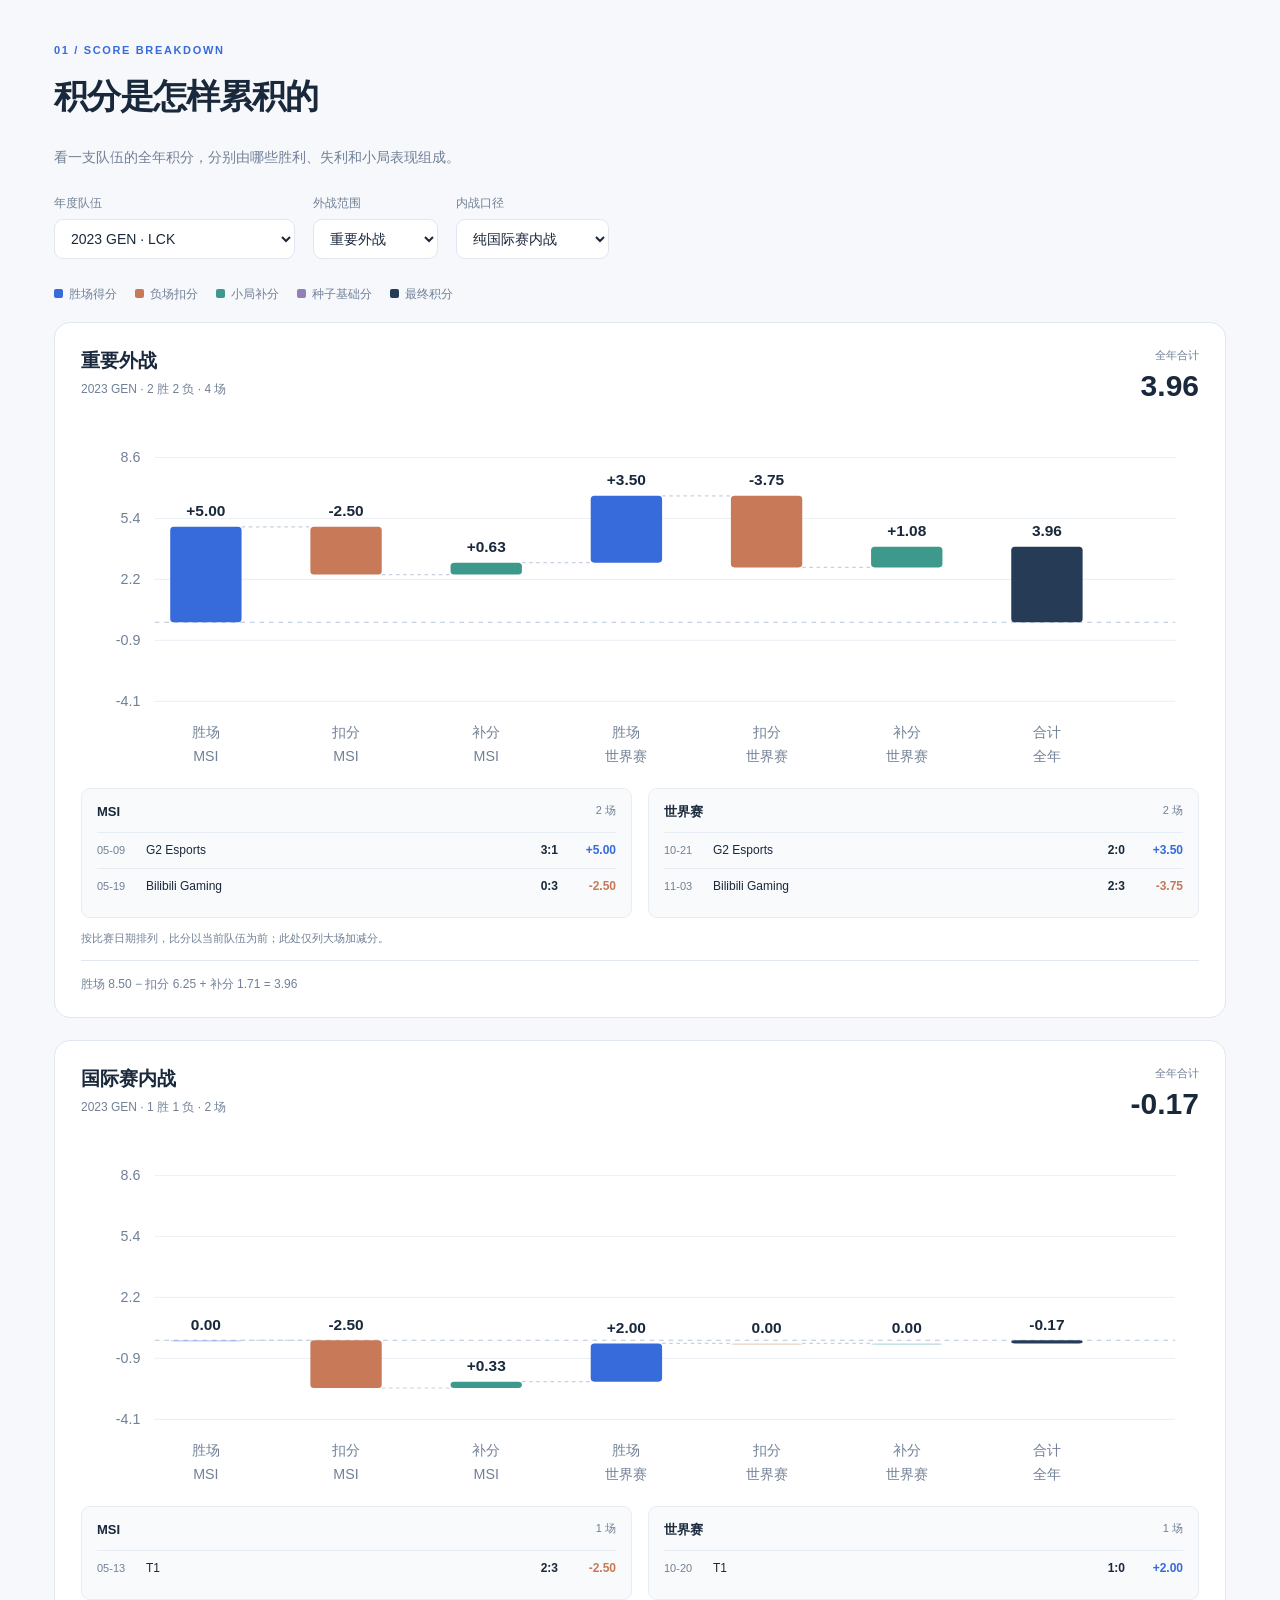
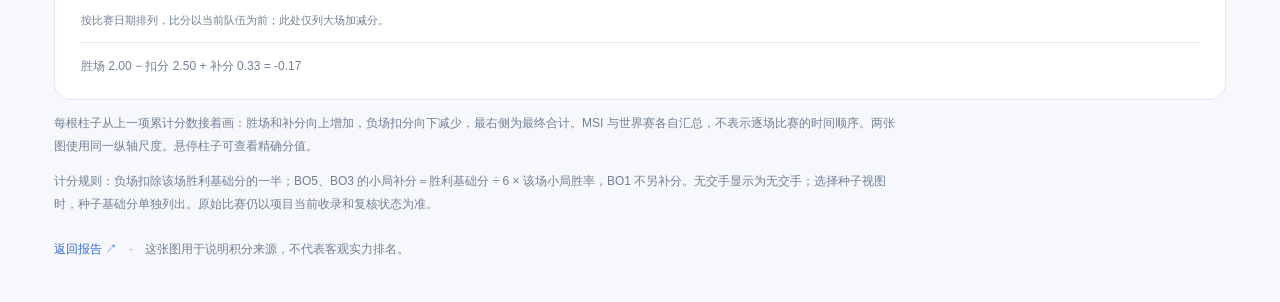
==== score-breakdown-preview.html @ 4f30690c "Publish international match explorer with team logos and compact guides" ====
<!doctype html><html lang="zh-CN"><meta charset="utf-8"><meta name="viewport" content="width=device-width,initial-scale=1"><title>积分构成</title><style>
[hidden]{display:none!important}:root{--ink:#19283b;--muted:#718096;--line:#e0e7ef;--blue:#376bdb;--loss:#c77958;--bonus:#3c998c}*{box-sizing:border-box}body{margin:0;background:#f6f8fb;color:var(--ink);font:14px/1.6 -apple-system,BlinkMacSystemFont,"PingFang SC",sans-serif}main{max-width:1240px;margin:auto;padding:42px 34px}header{display:flex;justify-content:space-between;align-items:center;gap:20px}.eyebrow{font-size:11px;letter-spacing:.15em;color:var(--blue);font-weight:700}h1{font-size:34px;letter-spacing:-1px;margin:9px 0}p{color:var(--muted)}a{color:var(--blue);text-decoration:none}.preview{font-size:12px;border:1px solid #d8e3f5;padding:5px 12px;border-radius:20px;color:var(--blue);white-space:nowrap}.controls{display:flex;flex-wrap:wrap;gap:18px;margin:26px 0}label{display:flex;flex-direction:column;gap:5px;font-size:12px;color:var(--muted)}select{font:inherit;font-size:14px;max-width:100%;border:1px solid var(--line);border-radius:9px;background:#fff;padding:10px 35px 10px 12px;color:var(--ink)}:focus-visible{outline:3px solid #a4bffa;outline-offset:3px}.legend{display:flex;gap:18px;flex-wrap:wrap;font-size:12px;color:var(--muted);margin:18px 0}.legend span:before{content:'';display:inline-block;width:9px;height:9px;margin-right:6px;border-radius:2px;background:var(--swatch)}.cards{display:grid;gap:22px}.card{min-width:0;border:1px solid var(--line);background:white;border-radius:16px;padding:23px 26px}.card-head{display:flex;justify-content:space-between;gap:20px;align-items:start}.card h2{font-size:19px;margin:0}.meta{font-size:12px;color:var(--muted);margin-top:4px}.total{text-align:right;line-height:1.2}.total small{font-size:11px;color:var(--muted)}.total strong{display:block;font-size:30px;font-weight:600;margin-top:5px}.chart svg{width:100%;display:block;font-family:inherit}.chart text{font-size:12px;fill:var(--muted)}.chart .value{font-size:13px;fill:var(--ink);font-weight:600}.formula{font-size:12px;padding-top:14px;border-top:1px solid var(--line);color:var(--muted)}.note{font-size:12px;max-width:850px;line-height:1.9}.empty{padding:55px 0;text-align:center;color:var(--muted)}footer{margin-top:25px;font-size:12px;color:var(--muted)}@media(max-width:600px){main{padding:23px 15px}h1{font-size:28px}.card{padding:18px 12px}.controls{gap:10px}.controls label:first-child{width:100%}.chart{overflow-x:auto}.chart svg{min-width:640px}.total strong{font-size:25px}header{align-items:start}.preview{font-size:10px;padding:4px 8px}}
.match-breakdown{display:grid;grid-template-columns:repeat(2,minmax(0,1fr));gap:16px;margin:4px 0 12px}.match-group{min-width:0;background:#f8fafc;border:1px solid #e7edf4;border-radius:9px;padding:13px 15px}.match-group h3{margin:0 0 9px;font-size:13px;font-weight:600;display:flex;justify-content:space-between;gap:8px}.match-group h3 span{color:var(--muted);font-size:11px;font-weight:400}.match-group ul{list-style:none;padding:0;margin:0}.match-group li{display:grid;grid-template-columns:40px minmax(0,1fr) 32px 49px;align-items:baseline;gap:9px;font-size:12px;padding:8px 0;border-top:1px solid #e7edf4}.match-date{color:var(--muted);font-size:11px}.match-opponent{overflow-wrap:anywhere}.match-group b,.match-group strong{font-variant-numeric:tabular-nums;white-space:nowrap;font-weight:600;text-align:right}.gain{color:var(--blue)}.loss{color:var(--loss)}.record-note{font-size:11px;color:var(--muted);margin:3px 0 12px}@media(max-width:700px){.match-breakdown{grid-template-columns:1fr;gap:10px}.match-group{padding:11px}.match-group li{grid-template-columns:34px minmax(0,1fr) 28px 44px;gap:6px}}
</style><main><header><div><div class="eyebrow">01 / SCORE BREAKDOWN</div><h1>积分是怎样累积的</h1></div></header><p>看一支队伍的全年积分，分别由哪些胜利、失利和小局表现组成。</p><div class="controls"><label>年度队伍<select id="team"></select></label><label>外战范围<select id="scope"><option value="external">重要外战</option><option value="all_external">全部外战</option></select></label><label>内战口径<select id="inner"><option value="match">纯国际赛内战</option><option value="seeded">含种子基础分</option></select></label></div><div class="legend"><span style="--swatch:var(--blue)">胜场得分</span><span style="--swatch:var(--loss)">负场扣分</span><span style="--swatch:var(--bonus)">小局补分</span><span style="--swatch:#9380b9">种子基础分</span><span style="--swatch:#263b56">最终积分</span></div><div class="cards" id="cards" aria-live="polite"></div><p class="note">每根柱子从上一项累计分数接着画：胜场和补分向上增加，负场扣分向下减少，最右侧为最终合计。MSI 与世界赛各自汇总，不表示逐场比赛的时间顺序。两张图使用同一纵轴尺度。悬停柱子可查看精确分值。</p><p class="note">计分规则：负场扣除该场胜利基础分的一半；BO5、BO3 的小局补分＝胜利基础分 ÷ 6 × 该场小局胜率，BO1 不另补分。无交手显示为无交手；选择种子视图时，种子基础分单独列出。原始比赛仍以项目当前收录和复核状态为准。</p><footer><a href="./">返回报告 ↗</a>　·　这张图用于说明积分来源，不代表客观实力排名。</footer></main><script src="data.js"></script><script>
const D=window.V6,$=id=>document.getElementById(id),fmt=n=>n.toFixed(2),esc=s=>String(s).replace(/[&<>"']/g,c=>({'&':'&amp;','<':'&lt;','>':'&gt;','"':'&quot;',"'":'&#39;'}[c]));
for(const s of [...D.samples].sort((a,b)=>b.year-a.year||a.region.localeCompare(b.region)||a.short.localeCompare(b.short)))$('team').add(new Option(`${s.year} ${s.short} · ${s.region}${s.status==='partial_year'?' · 未完年度':''}`,s.id));$('team').value='2023-LCK-GEN';
const params=new URLSearchParams(location.search);for(const id of ['team','scope','inner']){if([...$(id).options].some(o=>o.value===params.get(id)))$(id).value=params.get(id)}if(params.has('embed')){document.querySelector('header').hidden=true;document.querySelector('header+p').hidden=true;document.querySelector('.controls').hidden=true;document.querySelector('footer').hidden=true;}
function components(s,bucket,seed){const parts=[];for(const [event,name] of [['msi','MSI'],['worlds','世界赛']]){let win=0,loss=0,bonus=0,n=0;const wins=[],losses=[],bonuses=[];for(const id of bucket.ids){const r=D.matches[id];if(r.international_event!==event)continue;n++;const a=r.a===s.team,gw=a?r.games_a:r.games_b,gl=a?r.games_b:r.games_a,b=D.rules.event_points[event][r.format];const record={id,opponent:a?r.b:r.a,gw,gl};if(gw>gl){win+=b;wins.push(record)}else{loss-=b*D.rules.loss_fraction;losses.push(record)}if(r.format!=='BO1'){bonus+=b*D.rules.map_ratio*gw/(gw+gl);if(gw>0)bonuses.push(record)}}parts.push({name:'胜场',event:name,value:win,color:'#376bdb',n,records:wins},{name:'扣分',event:name,value:loss,color:'#c77958',n,records:losses},{name:'补分',event:name,value:bonus,color:'#3c998c',n,records:bonuses})}if(seed)parts.push({name:'种子基础分',event:'赛前基础',value:s.seed_base,color:'#9380b9'});return parts}
function matchBreakdown(parts){
  const groups=['MSI','世界赛'].map(event=>{
    const records=parts.filter(p=>p.event===event&&p.name!=='补分'&&p.records).flatMap(p=>p.records).sort((a,b)=>D.matches[a.id].date.localeCompare(D.matches[b.id].date)||String(a.id).localeCompare(String(b.id)));
    if(!records.length)return '';
    return `<section class="match-group"><h3>${event}<span>${records.length} 场</span></h3><ul>${records.map(r=>{
      const match=D.matches[r.id],base=D.rules.event_points[match.international_event][match.format],value=r.gw>r.gl?base:-base*D.rules.loss_fraction;
      return `<li data-match-id="${esc(r.id)}"><span class="match-date">${esc(match.date.slice(5))}</span><span class="match-opponent">${esc(r.opponent)}</span><b>${r.gw}:${r.gl}</b><strong class="${value>0?'gain':'loss'}">${value>0?'+':''}${fmt(value)}</strong></li>`;
    }).join('')}</ul></section>`;
  }).join('');
  return groups?`<div class="match-breakdown">${groups}</div><p class="record-note">按比赛日期排列，比分以当前队伍为前；此处仅列大场加减分。</p>`:'';
}
function render(){const s=D.samples.find(s=>s.id===$('team').value),seed=$('inner').value==='seeded';const specs=[{title:$('scope').value==='external'?'重要外战':'全部外战',bucket:s[$('scope').value],seed:false},{title:seed?'内战 · 含种子基础分':'国际赛内战',bucket:s.internal,seed}];let low=0,high=0;for(const q of specs){q.parts=components(s,q.bucket,q.seed);let sum=0;q.parts.forEach(p=>{p.start=sum;sum+=p.value;p.end=sum;low=Math.min(low,sum);high=Math.max(high,sum)});q.sum=sum;q.expected=q.seed?s.seeded_inner_score:q.bucket.score;if(q.expected!=null&&Math.abs(sum-q.expected)>1e-8)throw Error('积分构成与汇总不一致 '+s.id)}const span=Math.max(high-low,5);low-=span*.18;high+=span*.22;const y=v=>45+(high-v)/(high-low)*205;
$('cards').innerHTML=specs.map(q=>{const empty=!q.bucket.n&&!q.seed;const steps=[...q.parts,{name:'合计',event:'全年',start:0,end:q.sum,value:q.sum,color:'#263b56',total:true}];const gap=825/steps.length,w=Math.min(60,gap*.65);let svg=`<svg viewBox="0 0 940 320" role="img" aria-label="${esc(q.title)}积分构成"><title>${esc(s.year+' '+s.short+' '+q.title)}：${q.parts.map(p=>p.event+p.name+' '+fmt(p.value)).join('；')}；合计 ${fmt(q.sum)}</title>`;for(let i=0;i<5;i++){const v=low+(high-low)*i/4;svg+=`<line x1="62" x2="920" y1="${y(v)}" y2="${y(v)}" stroke="#edf1f6"/><text x="50" y="${y(v)+4}" text-anchor="end">${v.toFixed(1)}</text>`}svg+=`<line x1="62" x2="920" y1="${y(0)}" y2="${y(0)}" stroke="#b6c5da" stroke-dasharray="4 4"/>`;steps.forEach((p,i)=>{const x=75+i*gap,top=y(Math.max(p.start,p.end)),h=Math.max(1,Math.abs(y(p.start)-y(p.end)));if(i<steps.length-2)svg+=`<line x1="${x+w}" x2="${x+gap}" y1="${y(p.end)}" y2="${y(p.end)}" stroke="#c8d2de" stroke-dasharray="3 3"/>`;svg+=`<g><title>${p.event} ${p.name}：${fmt(p.value)}${p.n===0?'（无交手）':''}</title><rect x="${x}" y="${top}" width="${w}" height="${h}" rx="3" fill="${p.color}" opacity="${p.value===0?.35:1}"/><text class="value" x="${x+w/2}" y="${top-9}" text-anchor="middle">${p.value>0&&!p.total?'+':''}${fmt(p.value)}</text><text x="${x+w/2}" y="280" text-anchor="middle">${p.name}</text><text x="${x+w/2}" y="300" text-anchor="middle">${p.event}</text></g>`});svg+='</svg>';return `<article class="card"><div class="card-head"><div><h2>${q.title}</h2><div class="meta">${s.year} ${esc(s.short)} · ${q.bucket.n?`${q.bucket.w} 胜 ${q.bucket.l} 负 · ${q.bucket.n} 场`:'无交手'}${s.status==='partial_year'?' · 未完年度':''}</div></div><div class="total"><small>${q.seed?'含种子合计':'全年合计'}</small><strong>${empty?'—':fmt(q.sum)}</strong></div></div>${empty?'<div class="empty">本年度该范围内无交手，暂无比赛积分构成。</div>':`<div class="chart">${svg}</div>${matchBreakdown(q.parts)}<div class="formula">胜场 ${fmt(q.parts.filter(p=>p.name==='胜场').reduce((a,p)=>a+p.value,0))} − 扣分 ${fmt(-q.parts.filter(p=>p.name==='扣分').reduce((a,p)=>a+p.value,0))} + 补分 ${fmt(q.parts.filter(p=>p.name==='补分').reduce((a,p)=>a+p.value,0))}${q.seed?' + 种子 '+fmt(s.seed_base):''} = ${fmt(q.sum)}${!q.bucket.n?' · 无内战交手，合计仅来自种子基础分':''}</div>`}</article>`}).join('')}
for(const id of ['team','scope','inner'])$(id).addEventListener('change',render);render();window.breakdownPreview={components,render};
</script></html>
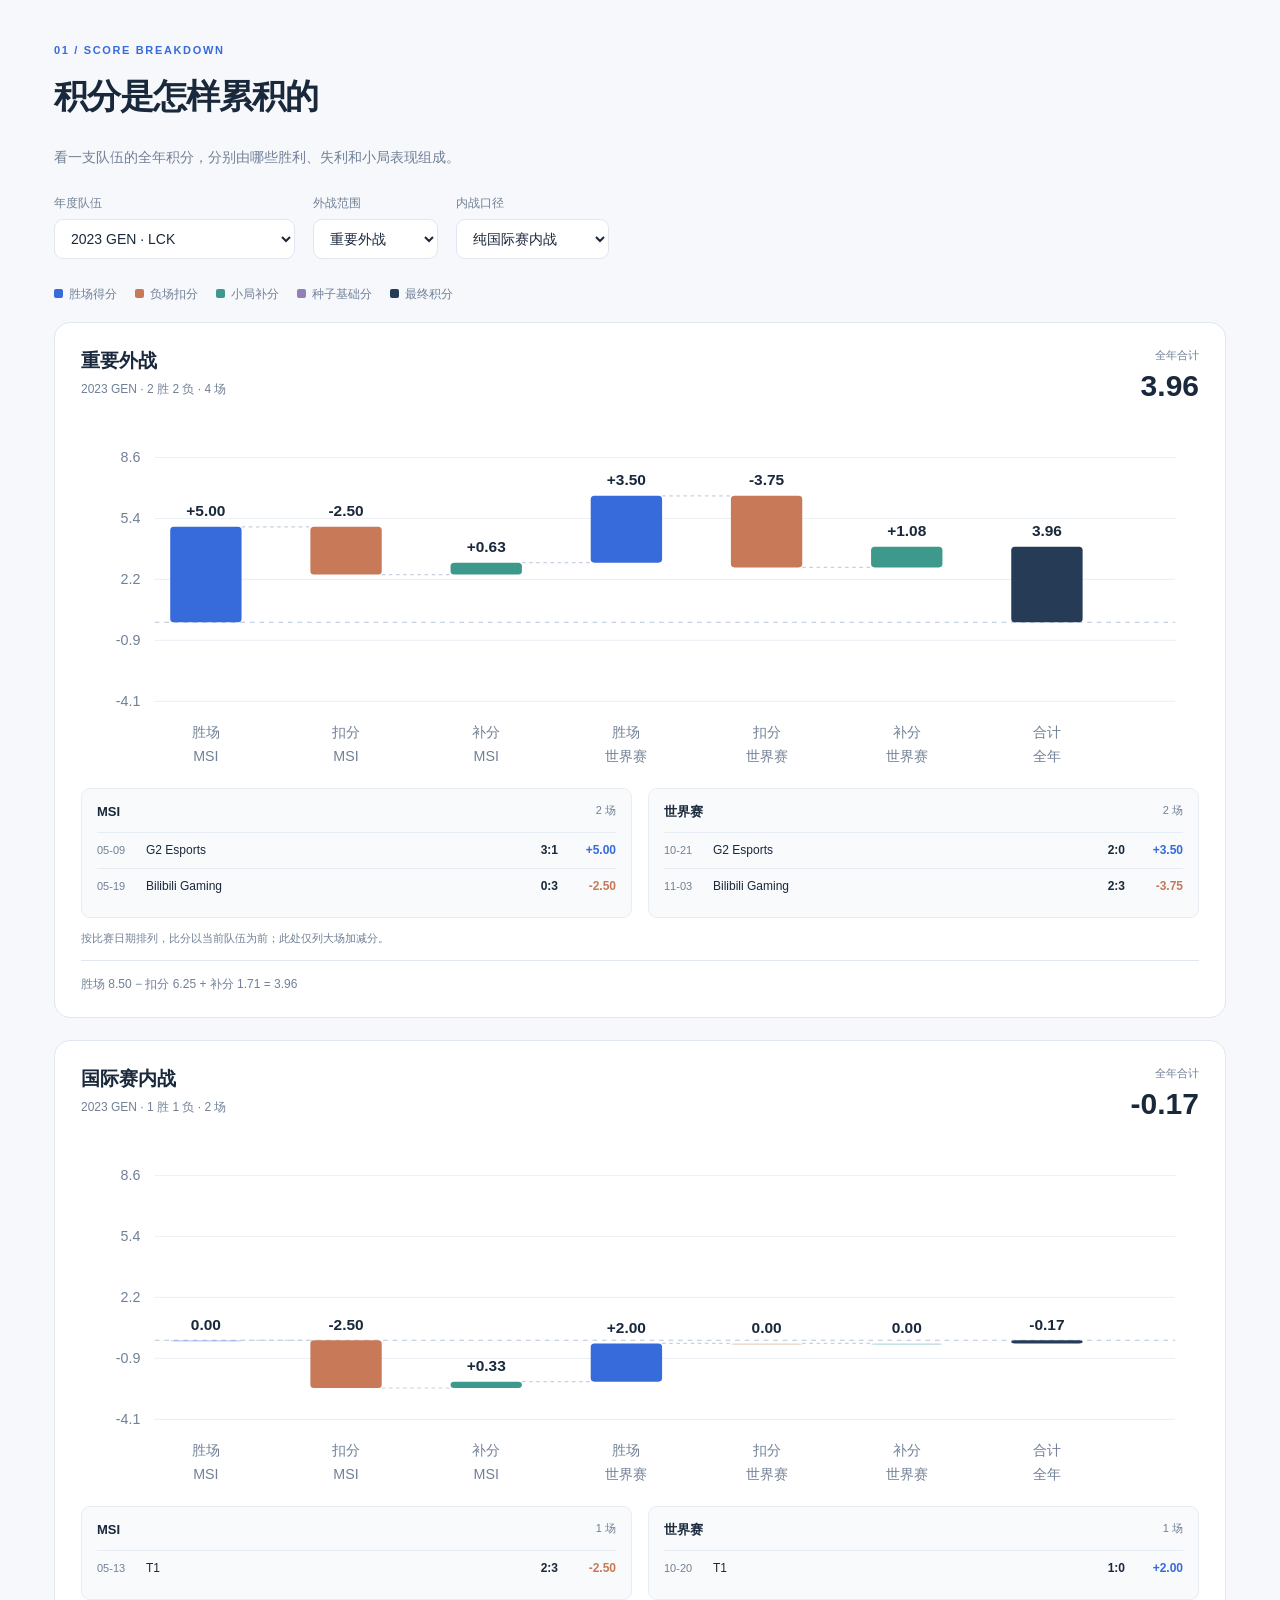
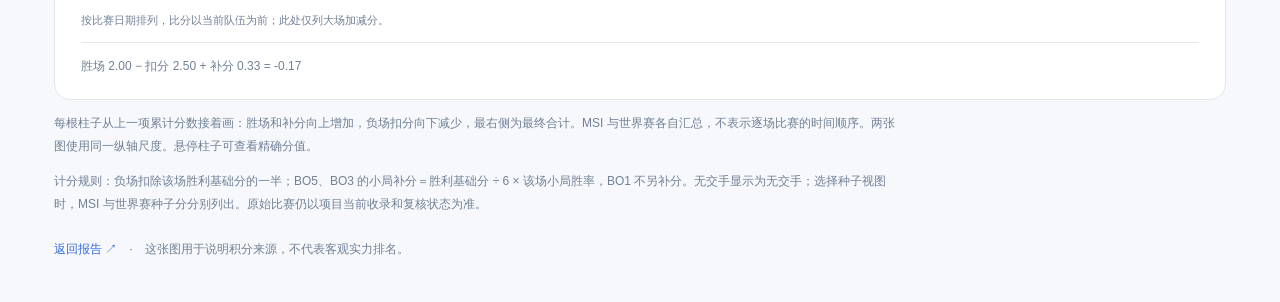
==== commit 09775d2e: "Complete MSI seed scoring and selected-records layout" ====
--- a/score-breakdown-preview.html
+++ b/score-breakdown-preview.html
@@ -1,11 +1,11 @@
 <!doctype html><html lang="zh-CN"><meta charset="utf-8"><meta name="viewport" content="width=device-width,initial-scale=1"><title>积分构成</title><style>
 [hidden]{display:none!important}:root{--ink:#19283b;--muted:#718096;--line:#e0e7ef;--blue:#376bdb;--loss:#c77958;--bonus:#3c998c}*{box-sizing:border-box}body{margin:0;background:#f6f8fb;color:var(--ink);font:14px/1.6 -apple-system,BlinkMacSystemFont,"PingFang SC",sans-serif}main{max-width:1240px;margin:auto;padding:42px 34px}header{display:flex;justify-content:space-between;align-items:center;gap:20px}.eyebrow{font-size:11px;letter-spacing:.15em;color:var(--blue);font-weight:700}h1{font-size:34px;letter-spacing:-1px;margin:9px 0}p{color:var(--muted)}a{color:var(--blue);text-decoration:none}.preview{font-size:12px;border:1px solid #d8e3f5;padding:5px 12px;border-radius:20px;color:var(--blue);white-space:nowrap}.controls{display:flex;flex-wrap:wrap;gap:18px;margin:26px 0}label{display:flex;flex-direction:column;gap:5px;font-size:12px;color:var(--muted)}select{font:inherit;font-size:14px;max-width:100%;border:1px solid var(--line);border-radius:9px;background:#fff;padding:10px 35px 10px 12px;color:var(--ink)}:focus-visible{outline:3px solid #a4bffa;outline-offset:3px}.legend{display:flex;gap:18px;flex-wrap:wrap;font-size:12px;color:var(--muted);margin:18px 0}.legend span:before{content:'';display:inline-block;width:9px;height:9px;margin-right:6px;border-radius:2px;background:var(--swatch)}.cards{display:grid;gap:22px}.card{min-width:0;border:1px solid var(--line);background:white;border-radius:16px;padding:23px 26px}.card-head{display:flex;justify-content:space-between;gap:20px;align-items:start}.card h2{font-size:19px;margin:0}.meta{font-size:12px;color:var(--muted);margin-top:4px}.total{text-align:right;line-height:1.2}.total small{font-size:11px;color:var(--muted)}.total strong{display:block;font-size:30px;font-weight:600;margin-top:5px}.chart svg{width:100%;display:block;font-family:inherit}.chart text{font-size:12px;fill:var(--muted)}.chart .value{font-size:13px;fill:var(--ink);font-weight:600}.formula{font-size:12px;padding-top:14px;border-top:1px solid var(--line);color:var(--muted)}.note{font-size:12px;max-width:850px;line-height:1.9}.empty{padding:55px 0;text-align:center;color:var(--muted)}footer{margin-top:25px;font-size:12px;color:var(--muted)}@media(max-width:600px){main{padding:23px 15px}h1{font-size:28px}.card{padding:18px 12px}.controls{gap:10px}.controls label:first-child{width:100%}.chart{overflow-x:auto}.chart svg{min-width:640px}.total strong{font-size:25px}header{align-items:start}.preview{font-size:10px;padding:4px 8px}}
 .match-breakdown{display:grid;grid-template-columns:repeat(2,minmax(0,1fr));gap:16px;margin:4px 0 12px}.match-group{min-width:0;background:#f8fafc;border:1px solid #e7edf4;border-radius:9px;padding:13px 15px}.match-group h3{margin:0 0 9px;font-size:13px;font-weight:600;display:flex;justify-content:space-between;gap:8px}.match-group h3 span{color:var(--muted);font-size:11px;font-weight:400}.match-group ul{list-style:none;padding:0;margin:0}.match-group li{display:grid;grid-template-columns:40px minmax(0,1fr) 32px 49px;align-items:baseline;gap:9px;font-size:12px;padding:8px 0;border-top:1px solid #e7edf4}.match-date{color:var(--muted);font-size:11px}.match-opponent{overflow-wrap:anywhere}.match-group b,.match-group strong{font-variant-numeric:tabular-nums;white-space:nowrap;font-weight:600;text-align:right}.gain{color:var(--blue)}.loss{color:var(--loss)}.record-note{font-size:11px;color:var(--muted);margin:3px 0 12px}@media(max-width:700px){.match-breakdown{grid-template-columns:1fr;gap:10px}.match-group{padding:11px}.match-group li{grid-template-columns:34px minmax(0,1fr) 28px 44px;gap:6px}}
-</style><main><header><div><div class="eyebrow">01 / SCORE BREAKDOWN</div><h1>积分是怎样累积的</h1></div></header><p>看一支队伍的全年积分，分别由哪些胜利、失利和小局表现组成。</p><div class="controls"><label>年度队伍<select id="team"></select></label><label>外战范围<select id="scope"><option value="external">重要外战</option><option value="all_external">全部外战</option></select></label><label>内战口径<select id="inner"><option value="match">纯国际赛内战</option><option value="seeded">含种子基础分</option></select></label></div><div class="legend"><span style="--swatch:var(--blue)">胜场得分</span><span style="--swatch:var(--loss)">负场扣分</span><span style="--swatch:var(--bonus)">小局补分</span><span style="--swatch:#9380b9">种子基础分</span><span style="--swatch:#263b56">最终积分</span></div><div class="cards" id="cards" aria-live="polite"></div><p class="note">每根柱子从上一项累计分数接着画：胜场和补分向上增加，负场扣分向下减少，最右侧为最终合计。MSI 与世界赛各自汇总，不表示逐场比赛的时间顺序。两张图使用同一纵轴尺度。悬停柱子可查看精确分值。</p><p class="note">计分规则：负场扣除该场胜利基础分的一半；BO5、BO3 的小局补分＝胜利基础分 ÷ 6 × 该场小局胜率，BO1 不另补分。无交手显示为无交手；选择种子视图时，种子基础分单独列出。原始比赛仍以项目当前收录和复核状态为准。</p><footer><a href="./">返回报告 ↗</a>　·　这张图用于说明积分来源，不代表客观实力排名。</footer></main><script src="data.js"></script><script>
+</style><main><header><div><div class="eyebrow">01 / SCORE BREAKDOWN</div><h1>积分是怎样累积的</h1></div></header><p>看一支队伍的全年积分，分别由哪些胜利、失利和小局表现组成。</p><div class="controls"><label>年度队伍<select id="team"></select></label><label>外战范围<select id="scope"><option value="external">重要外战</option><option value="all_external">全部外战</option></select></label><label>内战口径<select id="inner"><option value="match">纯国际赛内战</option><option value="seeded">含种子基础分</option></select></label></div><div class="legend"><span style="--swatch:var(--blue)">胜场得分</span><span style="--swatch:var(--loss)">负场扣分</span><span style="--swatch:var(--bonus)">小局补分</span><span style="--swatch:#9380b9">种子基础分</span><span style="--swatch:#263b56">最终积分</span></div><div class="cards" id="cards" aria-live="polite"></div><p class="note">每根柱子从上一项累计分数接着画：胜场和补分向上增加，负场扣分向下减少，最右侧为最终合计。MSI 与世界赛各自汇总，不表示逐场比赛的时间顺序。两张图使用同一纵轴尺度。悬停柱子可查看精确分值。</p><p class="note">计分规则：负场扣除该场胜利基础分的一半；BO5、BO3 的小局补分＝胜利基础分 ÷ 6 × 该场小局胜率，BO1 不另补分。无交手显示为无交手；选择种子视图时，MSI 与世界赛种子分分别列出。原始比赛仍以项目当前收录和复核状态为准。</p><footer><a href="./">返回报告 ↗</a>　·　这张图用于说明积分来源，不代表客观实力排名。</footer></main><script src="data.js"></script><script>
 const D=window.V6,$=id=>document.getElementById(id),fmt=n=>n.toFixed(2),esc=s=>String(s).replace(/[&<>"']/g,c=>({'&':'&amp;','<':'&lt;','>':'&gt;','"':'&quot;',"'":'&#39;'}[c]));
 for(const s of [...D.samples].sort((a,b)=>b.year-a.year||a.region.localeCompare(b.region)||a.short.localeCompare(b.short)))$('team').add(new Option(`${s.year} ${s.short} · ${s.region}${s.status==='partial_year'?' · 未完年度':''}`,s.id));$('team').value='2023-LCK-GEN';
 const params=new URLSearchParams(location.search);for(const id of ['team','scope','inner']){if([...$(id).options].some(o=>o.value===params.get(id)))$(id).value=params.get(id)}if(params.has('embed')){document.querySelector('header').hidden=true;document.querySelector('header+p').hidden=true;document.querySelector('.controls').hidden=true;document.querySelector('footer').hidden=true;}
-function components(s,bucket,seed){const parts=[];for(const [event,name] of [['msi','MSI'],['worlds','世界赛']]){let win=0,loss=0,bonus=0,n=0;const wins=[],losses=[],bonuses=[];for(const id of bucket.ids){const r=D.matches[id];if(r.international_event!==event)continue;n++;const a=r.a===s.team,gw=a?r.games_a:r.games_b,gl=a?r.games_b:r.games_a,b=D.rules.event_points[event][r.format];const record={id,opponent:a?r.b:r.a,gw,gl};if(gw>gl){win+=b;wins.push(record)}else{loss-=b*D.rules.loss_fraction;losses.push(record)}if(r.format!=='BO1'){bonus+=b*D.rules.map_ratio*gw/(gw+gl);if(gw>0)bonuses.push(record)}}parts.push({name:'胜场',event:name,value:win,color:'#376bdb',n,records:wins},{name:'扣分',event:name,value:loss,color:'#c77958',n,records:losses},{name:'补分',event:name,value:bonus,color:'#3c998c',n,records:bonuses})}if(seed)parts.push({name:'种子基础分',event:'赛前基础',value:s.seed_base,color:'#9380b9'});return parts}
+function components(s,bucket,seed){const parts=[];for(const [event,name] of [['msi','MSI'],['worlds','世界赛']]){let win=0,loss=0,bonus=0,n=0;const wins=[],losses=[],bonuses=[];for(const id of bucket.ids){const r=D.matches[id];if(r.international_event!==event)continue;n++;const a=r.a===s.team,gw=a?r.games_a:r.games_b,gl=a?r.games_b:r.games_a,b=D.rules.event_points[event][r.format];const record={id,opponent:a?r.b:r.a,gw,gl};if(gw>gl){win+=b;wins.push(record)}else{loss-=b*D.rules.loss_fraction;losses.push(record)}if(r.format!=='BO1'){bonus+=b*D.rules.map_ratio*gw/(gw+gl);if(gw>0)bonuses.push(record)}}parts.push({name:'胜场',event:name,value:win,color:'#376bdb',n,records:wins},{name:'扣分',event:name,value:loss,color:'#c77958',n,records:losses},{name:'补分',event:name,value:bonus,color:'#3c998c',n,records:bonuses})}if(seed)parts.push({name:'种子分',event:'MSI',value:s.msi_seed_base,color:'#9380b9'},{name:'种子分',event:'世界赛',value:s.worlds_seed_base,color:'#9380b9'});return parts}
 function matchBreakdown(parts){
   const groups=['MSI','世界赛'].map(event=>{
     const records=parts.filter(p=>p.event===event&&p.name!=='补分'&&p.records).flatMap(p=>p.records).sort((a,b)=>D.matches[a.id].date.localeCompare(D.matches[b.id].date)||String(a.id).localeCompare(String(b.id)));
@@ -18,6 +18,6 @@
   return groups?`<div class="match-breakdown">${groups}</div><p class="record-note">按比赛日期排列，比分以当前队伍为前；此处仅列大场加减分。</p>`:'';
 }
 function render(){const s=D.samples.find(s=>s.id===$('team').value),seed=$('inner').value==='seeded';const specs=[{title:$('scope').value==='external'?'重要外战':'全部外战',bucket:s[$('scope').value],seed:false},{title:seed?'内战 · 含种子基础分':'国际赛内战',bucket:s.internal,seed}];let low=0,high=0;for(const q of specs){q.parts=components(s,q.bucket,q.seed);let sum=0;q.parts.forEach(p=>{p.start=sum;sum+=p.value;p.end=sum;low=Math.min(low,sum);high=Math.max(high,sum)});q.sum=sum;q.expected=q.seed?s.seeded_inner_score:q.bucket.score;if(q.expected!=null&&Math.abs(sum-q.expected)>1e-8)throw Error('积分构成与汇总不一致 '+s.id)}const span=Math.max(high-low,5);low-=span*.18;high+=span*.22;const y=v=>45+(high-v)/(high-low)*205;
-$('cards').innerHTML=specs.map(q=>{const empty=!q.bucket.n&&!q.seed;const steps=[...q.parts,{name:'合计',event:'全年',start:0,end:q.sum,value:q.sum,color:'#263b56',total:true}];const gap=825/steps.length,w=Math.min(60,gap*.65);let svg=`<svg viewBox="0 0 940 320" role="img" aria-label="${esc(q.title)}积分构成"><title>${esc(s.year+' '+s.short+' '+q.title)}：${q.parts.map(p=>p.event+p.name+' '+fmt(p.value)).join('；')}；合计 ${fmt(q.sum)}</title>`;for(let i=0;i<5;i++){const v=low+(high-low)*i/4;svg+=`<line x1="62" x2="920" y1="${y(v)}" y2="${y(v)}" stroke="#edf1f6"/><text x="50" y="${y(v)+4}" text-anchor="end">${v.toFixed(1)}</text>`}svg+=`<line x1="62" x2="920" y1="${y(0)}" y2="${y(0)}" stroke="#b6c5da" stroke-dasharray="4 4"/>`;steps.forEach((p,i)=>{const x=75+i*gap,top=y(Math.max(p.start,p.end)),h=Math.max(1,Math.abs(y(p.start)-y(p.end)));if(i<steps.length-2)svg+=`<line x1="${x+w}" x2="${x+gap}" y1="${y(p.end)}" y2="${y(p.end)}" stroke="#c8d2de" stroke-dasharray="3 3"/>`;svg+=`<g><title>${p.event} ${p.name}：${fmt(p.value)}${p.n===0?'（无交手）':''}</title><rect x="${x}" y="${top}" width="${w}" height="${h}" rx="3" fill="${p.color}" opacity="${p.value===0?.35:1}"/><text class="value" x="${x+w/2}" y="${top-9}" text-anchor="middle">${p.value>0&&!p.total?'+':''}${fmt(p.value)}</text><text x="${x+w/2}" y="280" text-anchor="middle">${p.name}</text><text x="${x+w/2}" y="300" text-anchor="middle">${p.event}</text></g>`});svg+='</svg>';return `<article class="card"><div class="card-head"><div><h2>${q.title}</h2><div class="meta">${s.year} ${esc(s.short)} · ${q.bucket.n?`${q.bucket.w} 胜 ${q.bucket.l} 负 · ${q.bucket.n} 场`:'无交手'}${s.status==='partial_year'?' · 未完年度':''}</div></div><div class="total"><small>${q.seed?'含种子合计':'全年合计'}</small><strong>${empty?'—':fmt(q.sum)}</strong></div></div>${empty?'<div class="empty">本年度该范围内无交手，暂无比赛积分构成。</div>':`<div class="chart">${svg}</div>${matchBreakdown(q.parts)}<div class="formula">胜场 ${fmt(q.parts.filter(p=>p.name==='胜场').reduce((a,p)=>a+p.value,0))} − 扣分 ${fmt(-q.parts.filter(p=>p.name==='扣分').reduce((a,p)=>a+p.value,0))} + 补分 ${fmt(q.parts.filter(p=>p.name==='补分').reduce((a,p)=>a+p.value,0))}${q.seed?' + 种子 '+fmt(s.seed_base):''} = ${fmt(q.sum)}${!q.bucket.n?' · 无内战交手，合计仅来自种子基础分':''}</div>`}</article>`}).join('')}
+$('cards').innerHTML=specs.map(q=>{const empty=!q.bucket.n&&!q.seed;const steps=[...q.parts,{name:'合计',event:'全年',start:0,end:q.sum,value:q.sum,color:'#263b56',total:true}];const gap=825/steps.length,w=Math.min(60,gap*.65);let svg=`<svg viewBox="0 0 940 320" role="img" aria-label="${esc(q.title)}积分构成"><title>${esc(s.year+' '+s.short+' '+q.title)}：${q.parts.map(p=>p.event+p.name+' '+fmt(p.value)).join('；')}；合计 ${fmt(q.sum)}</title>`;for(let i=0;i<5;i++){const v=low+(high-low)*i/4;svg+=`<line x1="62" x2="920" y1="${y(v)}" y2="${y(v)}" stroke="#edf1f6"/><text x="50" y="${y(v)+4}" text-anchor="end">${v.toFixed(1)}</text>`}svg+=`<line x1="62" x2="920" y1="${y(0)}" y2="${y(0)}" stroke="#b6c5da" stroke-dasharray="4 4"/>`;steps.forEach((p,i)=>{const x=75+i*gap,top=y(Math.max(p.start,p.end)),h=Math.max(1,Math.abs(y(p.start)-y(p.end)));if(i<steps.length-2)svg+=`<line x1="${x+w}" x2="${x+gap}" y1="${y(p.end)}" y2="${y(p.end)}" stroke="#c8d2de" stroke-dasharray="3 3"/>`;svg+=`<g><title>${p.event} ${p.name}：${fmt(p.value)}${p.n===0?'（无交手）':''}</title><rect x="${x}" y="${top}" width="${w}" height="${h}" rx="3" fill="${p.color}" opacity="${p.value===0?.35:1}"/><text class="value" x="${x+w/2}" y="${top-9}" text-anchor="middle">${p.value>0&&!p.total?'+':''}${fmt(p.value)}</text><text x="${x+w/2}" y="280" text-anchor="middle">${p.name}</text><text x="${x+w/2}" y="300" text-anchor="middle">${p.event}</text></g>`});svg+='</svg>';return `<article class="card"><div class="card-head"><div><h2>${q.title}</h2><div class="meta">${s.year} ${esc(s.short)} · ${q.bucket.n?`${q.bucket.w} 胜 ${q.bucket.l} 负 · ${q.bucket.n} 场`:'无交手'}${s.status==='partial_year'?' · 未完年度':''}</div></div><div class="total"><small>${q.seed?'含种子合计':'全年合计'}</small><strong>${empty?'—':fmt(q.sum)}</strong></div></div>${empty?'<div class="empty">本年度该范围内无交手，暂无比赛积分构成。</div>':`<div class="chart">${svg}</div>${matchBreakdown(q.parts)}<div class="formula">胜场 ${fmt(q.parts.filter(p=>p.name==='胜场').reduce((a,p)=>a+p.value,0))} − 扣分 ${fmt(-q.parts.filter(p=>p.name==='扣分').reduce((a,p)=>a+p.value,0))} + 补分 ${fmt(q.parts.filter(p=>p.name==='补分').reduce((a,p)=>a+p.value,0))}${q.seed?' + MSI 种子 '+fmt(s.msi_seed_base)+' + 世界赛种子 '+fmt(s.worlds_seed_base):''} = ${fmt(q.sum)}${!q.bucket.n?' · 无内战交手，合计仅来自种子基础分':''}</div>`}</article>`}).join('')}
 for(const id of ['team','scope','inner'])$(id).addEventListener('change',render);render();window.breakdownPreview={components,render};
 </script></html>
